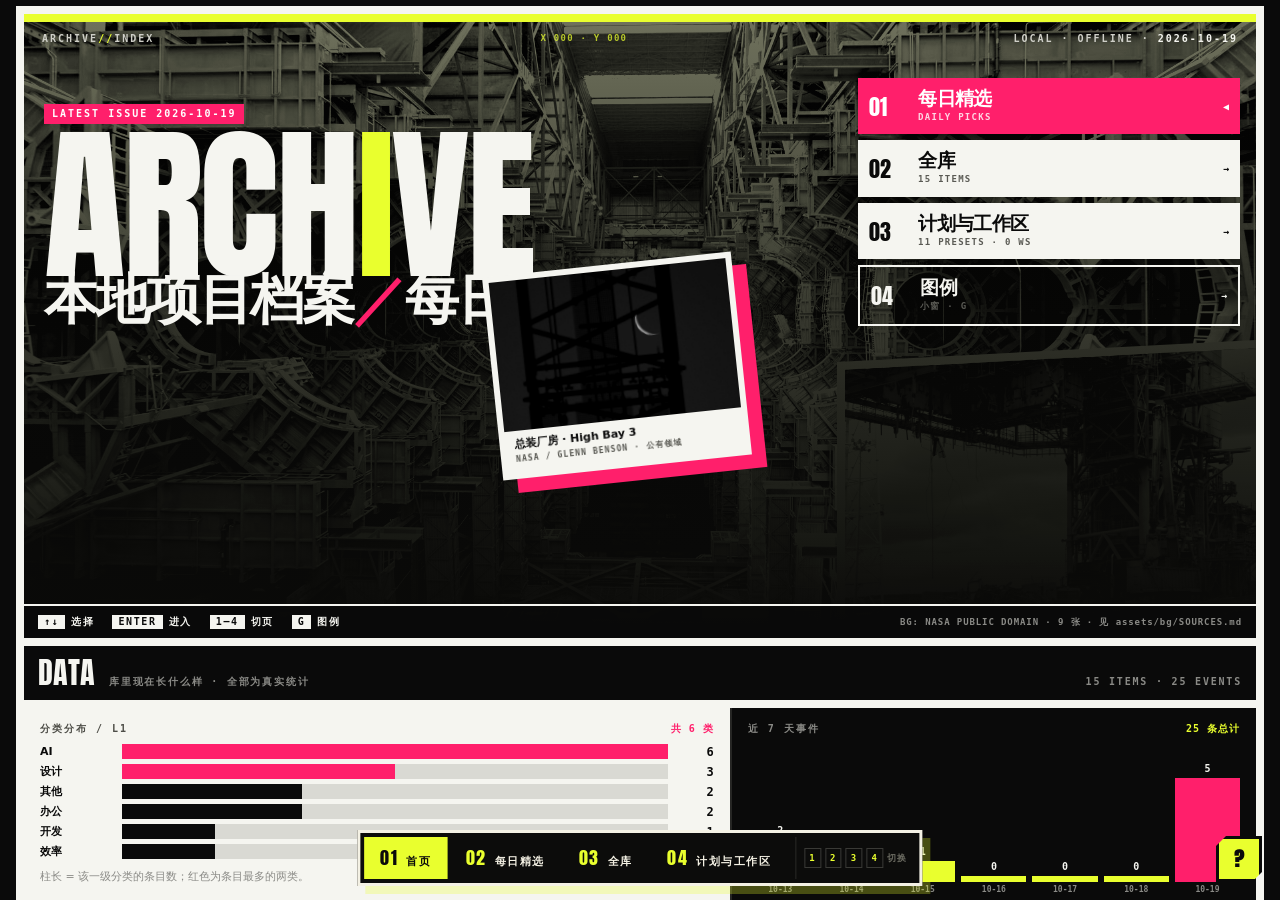
==== overview.html @ 202c5e9d "fix: ship user-flow tools and add package dependency gate" ====
<!DOCTYPE html>
<html lang="zh-CN">
<head>
<base href="data/site/">
<meta charset="utf-8">
<title>本地开源项目 · 档案站</title>
<style>
@font-face{font-family:"Big";src:url("../../assets/anton-latin.woff2") format("woff2");font-display:swap}
:root{--ink:#0a0a0a;--paper:#f4f1e4;--fluoro:#e9ff2e;--magenta:#ff1f6b;--mono:SFMono-Regular,Consolas,monospace}
*{box-sizing:border-box}
html,body{margin:0;height:100%;background:#080807;color:var(--paper);font:14px/1.5 "Noto Sans SC","Microsoft YaHei UI",system-ui,sans-serif;overflow:hidden}
#view{position:fixed;inset:0;width:100%;height:100%;border:0;background:#080807}

/* 底部游戏式导航坞 */
.dock{position:fixed;left:50%;bottom:14px;transform:translateX(-50%);z-index:50;display:flex;align-items:stretch;gap:2px;
  background:#0c0c0b;border:3px solid var(--paper);box-shadow:8px 8px 0 rgba(233,255,46,.28);padding:4px}
.dock a{display:flex;align-items:baseline;gap:8px;text-decoration:none;color:var(--paper);
  font:700 11px/1 var(--mono);letter-spacing:.14em;padding:10px 14px;border:2px solid transparent;white-space:nowrap;cursor:pointer;
  transition:background .12s,color .12s,border-color .12s}
.dock a .n{font:400 18px/1 "Big",Impact,sans-serif;color:var(--fluoro)}
.dock a:hover{border-color:var(--paper)}
.dock a.on{background:var(--fluoro);color:#0a0a0a;border-color:var(--fluoro)}
.dock a.on .n{color:#0a0a0a}
.dock .k{margin-left:6px;padding:10px 8px;font:700 9px/1.6 var(--mono);letter-spacing:.14em;color:#6a6a60;border-left:1px solid #2a2a26;display:flex;align-items:center;gap:4px}
.dock .k b{color:var(--fluoro);border:1.5px solid #3a3a36;padding:2px 4px;font-weight:700}
.dock .k b:last-child{margin-right:0}

/* 左上角状态 */
.status{position:fixed;left:16px;bottom:18px;z-index:50;font:700 9px/1.6 var(--mono);letter-spacing:.18em;color:#6a6a60;
  border-left:3px solid var(--fluoro);padding-left:10px;pointer-events:none;text-transform:uppercase}
.status b{display:block;font:400 22px/1 "Big",Impact,sans-serif;color:var(--paper);letter-spacing:0}
.status i{font-style:normal;color:var(--fluoro)}
.status .dot{color:var(--magenta)}

/* ============================================================================
   图例小窗：斜切多边形 + 进场动画 + 每类不同表现
   ============================================================================ */
.lbtn{position:fixed;right:18px;bottom:18px;z-index:70;width:46px;height:46px;background:var(--fluoro);color:#0a0a0a;
  border:3px solid #0a0a0a;font:700 20px/1 "Big",Impact,sans-serif;cursor:pointer;
  clip-path:polygon(0 10px,10px 0,100% 0,100% calc(100% - 10px),calc(100% - 10px) 100%,0 100%);
  box-shadow:4px 4px 0 var(--magenta);transition:transform .12s}
.lbtn:hover{transform:translate(-2px,-2px)}
.lbtn.on{background:var(--magenta);color:#fff;box-shadow:4px 4px 0 var(--fluoro)}

.legend{position:fixed;inset:0;z-index:80;display:none;align-items:center;justify-content:center;padding:26px}
.legend.on{display:flex}
.legend .mask{position:absolute;inset:0;background:rgba(6,6,5,.62);backdrop-filter:blur(10px);-webkit-backdrop-filter:blur(10px)}
.legend .frame{position:relative;width:min(940px,94vw);max-height:86vh;padding:3px;background:var(--fluoro);
  clip-path:polygon(0 18px,18px 0,calc(100% - 58px) 0,100% 58px,100% calc(100% - 18px),calc(100% - 18px) 100%,58px 100%,0 calc(100% - 58px));
  animation:lgIn .34s cubic-bezier(.2,.85,.2,1) both}
@keyframes lgIn{from{opacity:0;transform:translateY(26px) rotate(-.8deg) scale(.97)}to{opacity:1;transform:none}}
.legend .panel{position:relative;background:#0b0b0a;color:var(--paper);padding:24px 26px 20px;overflow-y:auto;overflow-x:hidden;max-height:calc(86vh - 6px);
  clip-path:polygon(0 17px,17px 0,calc(100% - 56px) 0,100% 56px,100% calc(100% - 17px),calc(100% - 17px) 100%,56px 100%,0 calc(100% - 56px))}
.legend .panel::after{content:"";position:absolute;inset:0;pointer-events:none;
  background:linear-gradient(115deg,transparent 0 40%,rgba(233,255,46,.06) 46%,transparent 52%);
  animation:lgSweep 2.6s linear infinite}
@keyframes lgSweep{from{transform:translateX(-60%)}to{transform:translateX(60%)}}
.legend h3{margin:0 0 2px;font:400 34px/1 "Big",Impact,sans-serif;color:var(--paper);letter-spacing:.01em}
.legend h3 i{font-style:normal;color:var(--fluoro)}
.legend .sub{margin:0 0 16px;font:700 9px/1.6 var(--mono);letter-spacing:.22em;color:var(--grey);text-transform:uppercase}
.legend .x{position:absolute;right:16px;top:14px;width:34px;height:34px;background:none;border:2px solid var(--paper);color:var(--paper);font:400 18px/1 var(--mono);cursor:pointer;z-index:3}
.legend .x:hover{background:var(--magenta);border-color:var(--magenta)}

.lgrid{display:grid;grid-template-columns:1fr 1fr;gap:20px 26px}
@media (max-width:820px){.lgrid{grid-template-columns:1fr}}
.lbox.wide{grid-column:1/-1}
.lbox{border-top:2px solid #2a2a26;padding-top:12px;opacity:0;animation:lgUp .38s ease forwards}
.lbox:nth-child(1){animation-delay:.06s}.lbox:nth-child(2){animation-delay:.12s}.lbox:nth-child(3){animation-delay:.18s}
.lbox:nth-child(4){animation-delay:.24s}.lbox:nth-child(5){animation-delay:.3s}.lbox:nth-child(6){animation-delay:.36s}
@keyframes lgUp{from{opacity:0;transform:translateY(12px)}to{opacity:1;transform:none}}
.lbox h4{margin:0 0 10px;font:700 10.5px/1 var(--mono);letter-spacing:.2em;color:var(--grey);text-transform:uppercase;display:flex;justify-content:space-between}
.lbox h4 i{font-style:normal;color:var(--fluoro)}

/* 档位：大字母块 + 一行解释 */
.tiers{display:flex;gap:6px}
.tiers .t{flex:1;min-width:0;background:#151513;padding:9px 9px 8px;border:2px solid #2d2d29}
.tiers .t b{display:block;font:400 34px/1 "Big",Impact,sans-serif;color:var(--fluoro)}
.tiers .t.s b{color:var(--magenta)}
.tiers .t span{display:block;margin-top:6px;font:700 10px/1.4 var(--mono);letter-spacing:.1em;color:var(--paper)}
.tiers .t i{display:block;margin-top:2px;font:400 11.5px/1.5 "Noto Serif SC",serif;color:#a8a394;font-style:normal}
.tiers .t:hover{border-color:var(--fluoro);transform:translateY(-2px);transition:.12s}

/* 状态：脉冲点 */
.stats{display:flex;flex-direction:column;gap:7px}
.stats .s{display:flex;align-items:center;gap:10px;font:700 11.5px/1.5 var(--mono);color:#cfc9b8}
.stats .s em{font-style:normal;width:9px;height:9px;border-radius:50%;background:#3a3a36;flex:0 0 9px}
.stats .s.on em{background:var(--fluoro);box-shadow:0 0 0 0 rgba(233,255,46,.5);animation:pulse 1.8s infinite}
@keyframes pulse{0%{box-shadow:0 0 0 0 rgba(233,255,46,.45)}70%{box-shadow:0 0 0 9px rgba(233,255,46,0)}100%{box-shadow:0 0 0 0 rgba(233,255,46,0)}}
.stats .s span{color:#8f8b7f;font-weight:600}

/* 风险：分段条 */
.risk{display:flex;gap:4px;margin-bottom:6px}
.risk i{height:10px;flex:1;background:#1c1c19;border:1px solid #2d2d29}
.risk i.l{background:#4a7a3a}.risk i.m{background:#e0a92e}.risk i.h{background:var(--magenta)}
.risk i.r{border-color:#ff1f6b;background:repeating-linear-gradient(45deg,#ff1f6b 0 4px,#0b0b0a 4px 8px);animation:blink 1.4s steps(2) infinite}
@keyframes blink{50%{opacity:.45}}
.riskleg{display:grid;grid-template-columns:repeat(4,1fr);gap:4px;font:600 8.5px/1.4 var(--mono);letter-spacing:.08em;color:#8f8b7f}

/* 徽章：邮戳 */
.badges{display:flex;flex-wrap:wrap;gap:6px}
.badges span{font:700 9.5px/1.2 var(--mono);letter-spacing:.1em;border:2px solid var(--paper);padding:6px 7px;transform:rotate(-2deg)}
.badges span:nth-child(even){transform:rotate(2deg)}
.badges span b{color:var(--fluoro)}

/* 评分：动画条 */
.score .row{display:grid;grid-template-columns:72px 1fr 36px;gap:8px;align-items:center;margin-bottom:6px;font:600 10px/1 var(--mono);color:#a8a394}
.score .row i{height:7px;background:#1c1c19;position:relative}
.score .row i b{position:absolute;left:0;top:0;bottom:0;background:var(--fluoro);width:0;animation:barGrow 1s cubic-bezier(.2,.8,.2,1) forwards}
.score .row:nth-child(2) i b{animation-delay:.1s}.score .row:nth-child(3) i b{animation-delay:.15s}
.score .row:nth-child(4) i b{animation-delay:.2s}.score .row:nth-child(5) i b{animation-delay:.25s}
@keyframes barGrow{to{width:var(--w)}}

/* 操作说明 */
.keys{display:flex;flex-direction:column;gap:7px;font:600 11px/1.5 var(--mono);color:#b8b3a4}
.keys b{display:inline-block;min-width:26px;text-align:center;border:1.5px solid #3a3a36;color:var(--fluoro);padding:2px 5px;margin-right:6px}
/* 加载遮罩 */
.load{position:fixed;inset:0;z-index:60;background:#080807;display:flex;align-items:center;justify-content:center;
  font:400 42px/1 "Big",Impact,sans-serif;color:var(--fluoro);letter-spacing:.04em;transition:opacity .25s}
.load.off{opacity:0;pointer-events:none}

/* 换骨：只在每日精选显示（当前启用 C/D；A/B 实验骨架暂不接入） */
.skel{position:fixed;left:16px;bottom:14px;z-index:60;display:none;align-items:center;gap:4px;padding:4px;
  background:#0c0c0b;border:2px solid var(--paper);box-shadow:5px 5px 0 rgba(255,31,107,.35);
  font:700 9px/1 var(--mono);letter-spacing:.14em}
.skel.on{display:flex}
.skel b{color:#6a6a60;padding:6px 5px}
.skel a{color:var(--paper);text-decoration:none;padding:6px 9px;border:1.5px solid #3a3a36;cursor:pointer}
.skel a:hover{border-color:var(--paper)}
.skel a.on{background:var(--fluoro);color:#0a0a0a;border-color:var(--fluoro)}

@media (max-width:720px){
  .dock a{padding:9px 10px;font-size:9px}
  .dock a .n{font-size:15px}
  .dock .k{display:none}
}
</style>
<!-- BUILD-STAMP: build 2026-10-19 20:07 ｜ 数据指纹 04E36F67152A ｜ 15 条 -->
</head>
<body>
<div class="load" id="load">ARCHIVE<span style="color:var(--magenta)">//</span>LOADING</div>

<div class="status" hidden>
  <b>ARCHIVE<i>//</i>15</b>
  <span>LOCAL · OFFLINE · <span class="dot">●</span> ONLINE</span>
</div>

<iframe id="view" title="页面"></iframe>

<nav class="dock" id="dock" aria-label="主菜单">
  <a data-r="home"><span class="n">01</span>首页</a>
  <a data-r="daily"><span class="n">02</span>每日精选</a>
  <a data-r="library"><span class="n">03</span>全库</a>
  <a data-r="plans"><span class="n">04</span>计划与工作区</a>
  <span class="k"><b>1</b><b>2</b><b>3</b><b>4</b> 切换</span>
</nav>
<button class="lbtn" id="lbtn" title="图例（G）" aria-label="打开图例">?</button>
<div class="skel" id="skel" aria-label="换骨">
  <b>换骨</b>
  <a data-l="c" href="#/daily">结构轴版</a>
</div>

<div class="legend" id="legend" role="dialog" aria-modal="true" aria-label="图例">
  <div class="mask" id="lgMask"></div>
  <div class="frame">
    <div class="panel">
      <button class="x" id="lgX" aria-label="关闭">×</button>
      <h3>图例<i>//</i>LEGEND</h3>
      <p class="sub">ARCHIVE 的读法 · TIER / STATUS / RISK / BADGE / SCORE</p>

      <div class="lgrid">
        <div class="lbox">
          <h4>档位 · TIER <i>进不进每日精选看这个</i></h4>
          <div class="tiers">
            <div class="t s"><b>S</b><span>立刻能用</span><i>当天就想装来试</i></div>
            <div class="t"><b>A</b><span>值得一试</span><i>有明确用途，值得花时间</i></div>
            <div class="t"><b>B</b><span>备用</span><i>特定场景才想起来</i></div>
            <div class="t"><b>C</b><span>档案</span><i>不推荐，留档观察</i></div>
            <div class="t"><b>D</b><span>不推荐</span><i>质量不足，仍在库</i></div>
            <div class="t"><b>×</b><span>不再看</span><i>状态为 dropped，记录保留</i></div>
          </div>
        </div>

        <div class="lbox">
          <h4>状态 · STATUS <i>我对它的态度</i></h4>
          <div class="stats">
            <div class="s"><em></em>观望 <span>WATCHING · 先收着，还没用</span></div>
            <div class="s on"><em></em>活跃 <span>ACTIVE · 正在用 / 跟进</span></div>
            <div class="s"><em></em>已弃 <span>DROPPED · 用过但不合适（≠ 退稿）</span></div>
          </div>
        </div>

        <div class="lbox">
          <h4>风险 · RISK <i>装之前先看这栏</i></h4>
          <div class="risk"><i class="l"></i><i class="m"></i><i class="h"></i><i class="r"></i></div>
          <div class="riskleg"><span>低 · 无副作用</span><span>中 · 要授权/配置</span><span>高 · 碰权限或数据</span><span>红线 · 一律不收录</span></div>
        </div>

        <div class="lbox">
          <h4>徽章 · BADGE <i>额外的信号</i></h4>
          <div class="badges">
            <span>★ <b>推荐过</b>（PICKED 印章）</span>
            <span>🏢 <b>官方出品</b></span>
          </div>
        </div>

        <div class="lbox score">
          <h4>评分 · SCORE <i>五项各 20 分 · 合计 100</i></h4>
          <div class="row"><span>易用性</span><i><b style="--w:90%"></b></i><span>18/20</span></div>
          <div class="row"><span>文档</span><i><b style="--w:80%"></b></i><span>16/20</span></div>
          <div class="row"><span>成熟度</span><i><b style="--w:90%"></b></i><span>18/20</span></div>
          <div class="row"><span>维护</span><i><b style="--w:75%"></b></i><span>15/20</span></div>
          <div class="row"><span>风险</span><i><b style="--w:50%"></b></i><span>10/20</span></div>
        </div>

        <div class="lbox">
          <h4>操作 · KEYS <i>不只是鼠标</i></h4>
          <div class="keys">
            <div><b>1</b><b>2</b><b>3</b><b>4</b> 切换 首页 / 每日精选 / 全库 / 计划与工作区</div>
            <div><b>G</b> 打开这个图例 · <b>ESC</b> 关闭</div>
            <div><b>点卡片</b> 看完整档案（背景会虚化）</div>
          </div>
        </div>
      </div>
    </div>
  </div>
</div>

<script>
(function () {
  var PAGES = {
    home: 'home-brutal-token.generated.html',
    daily: 'daily-layout-c-finsara.generated.html',
    library: 'library-notebook.generated.html',
    plans: 'plans-shelf.generated.html'
  };
  var view = document.getElementById('view'), dock = document.getElementById('dock'), load = document.getElementById('load');
  var cur = null, first = true;

  function parse() {
    var h = (location.hash || '#/home').replace('#/', '');
    var parts = h.split('/');
    if (parts[0] === 'all') { parts[0] = 'library'; }
    return { route: PAGES[parts[0]] ? parts[0] : 'home', sub: parts[1] || '' };
  }
  function urlFor(route, sub) {
    var base = PAGES[route] || PAGES.home;
    if (route === 'library' && sub === 'wall') { base = base + '?view=wall'; }
    return base;
  }
  function render() {
    var p = parse();
    var src = urlFor(p.route, p.sub);
    if (view.getAttribute('data-src') !== src) {
      view.setAttribute('data-src', src);
      view.src = src;
    }
    [].forEach.call(dock.querySelectorAll('a'), function (a) {
      a.classList.toggle('on', a.getAttribute('data-r') === p.route);
    });
    var skel = document.getElementById('skel');
    if (skel) {
      skel.classList.toggle('on', p.route === 'daily');
      var curL = p.sub || 'c';
      [].forEach.call(skel.querySelectorAll('a'), function (a) {
        a.classList.toggle('on', p.route === 'daily' && a.getAttribute('data-l') === curL);
      });
    }
    document.title = '档案站 · ' + ({ home: '首页', daily: '每日精选', library: '全库', plans: '计划' }[p.route]);
  }
  window.addEventListener('hashchange', render);
  [].forEach.call(dock.querySelectorAll('a'), function (a) {
    a.addEventListener('click', function () {
      location.hash = '#/' + a.getAttribute('data-r');
      render();
    });
  });
  var lg = document.getElementById('legend'), lbtn = document.getElementById('lbtn');
  function openLg() { lg.classList.add('on'); lbtn.classList.add('on'); document.body.style.overflow = 'hidden'; }
  function closeLg() { lg.classList.remove('on'); lbtn.classList.remove('on'); document.body.style.overflow = ''; }
  lbtn.addEventListener('click', openLg);
  document.getElementById('lgMask').addEventListener('click', closeLg);
  document.getElementById('lgX').addEventListener('click', closeLg);
  function handleKey(k) {
    if (k === 'g' || k === 'G') { lg.classList.contains('on') ? closeLg() : openLg(); }
    if (k === 'Escape') { closeLg(); }
    if (k === '1') { location.hash = '#/home'; }
    if (k === '2') { location.hash = '#/daily'; }
    if (k === '3') { location.hash = '#/library'; }
    if (k === '4') { location.hash = '#/plans'; }
  }
  document.addEventListener('keydown', function (e) {
    /* 在输入框里打字时不要抢键 */
    var t = e.target;
    if (t && /^(INPUT|TEXTAREA|SELECT)$/.test(t.tagName)) return;
    handleKey(e.key);
  });
  /* iframe 里的页面把 1–4 / G / ESC 转发上来（站内打开时，焦点在页面里也生效） */
  window.addEventListener('message', function (ev) {
    if (ev.source !== view.contentWindow) return;
    var d = ev.data || {};
    if (d.__archiveRoute) {
      var h = String(d.__archiveRoute || '');
      if (h === '#/picks') h = '#/daily';
      if (h.indexOf('#/legend') === 0) { openLg(); return; }
      if (h.indexOf('#/') === 0) location.hash = h.slice(1);
      return;
    }
    if (d.__archiveKey) handleKey(d.__archiveKey);
  });

  /* 页面内部的锚点（#/daily、#/all、#/plans…）转成站点路由 */
  view.addEventListener('load', function () {
    if (load && !load.classList.contains('off')) { setTimeout(function () { load.classList.add('off'); }, 120); }
    try {
      var w = view.contentWindow, d = view.contentDocument;
      w.addEventListener('hashchange', function () {
        var h = w.location.hash.replace('#/', '');
        var map = { daily: 'daily', all: 'library', library: 'library', plans: 'plans', home: 'home', picks: 'daily' };
        if (h.indexOf('legend') === 0) { openLg(); return; }
        var key = map[h.split('/')[0]];
        if (key) { location.hash = '#/' + key; }
      });
      /* 页面里的外链改成新窗口，别把 iframe 带走 */
      [].forEach.call(d.querySelectorAll('a[href^="http"]'), function (a) { a.target = '_blank'; a.rel = 'noopener'; });
    } catch (e) { /* file:// 下拿不到 contentWindow 时忽略 */ }
  });

  render();
  if ((location.hash || '').indexOf('legend') >= 0) { setTimeout(openLg, 260); }
})();
</script>
</body>
</html>
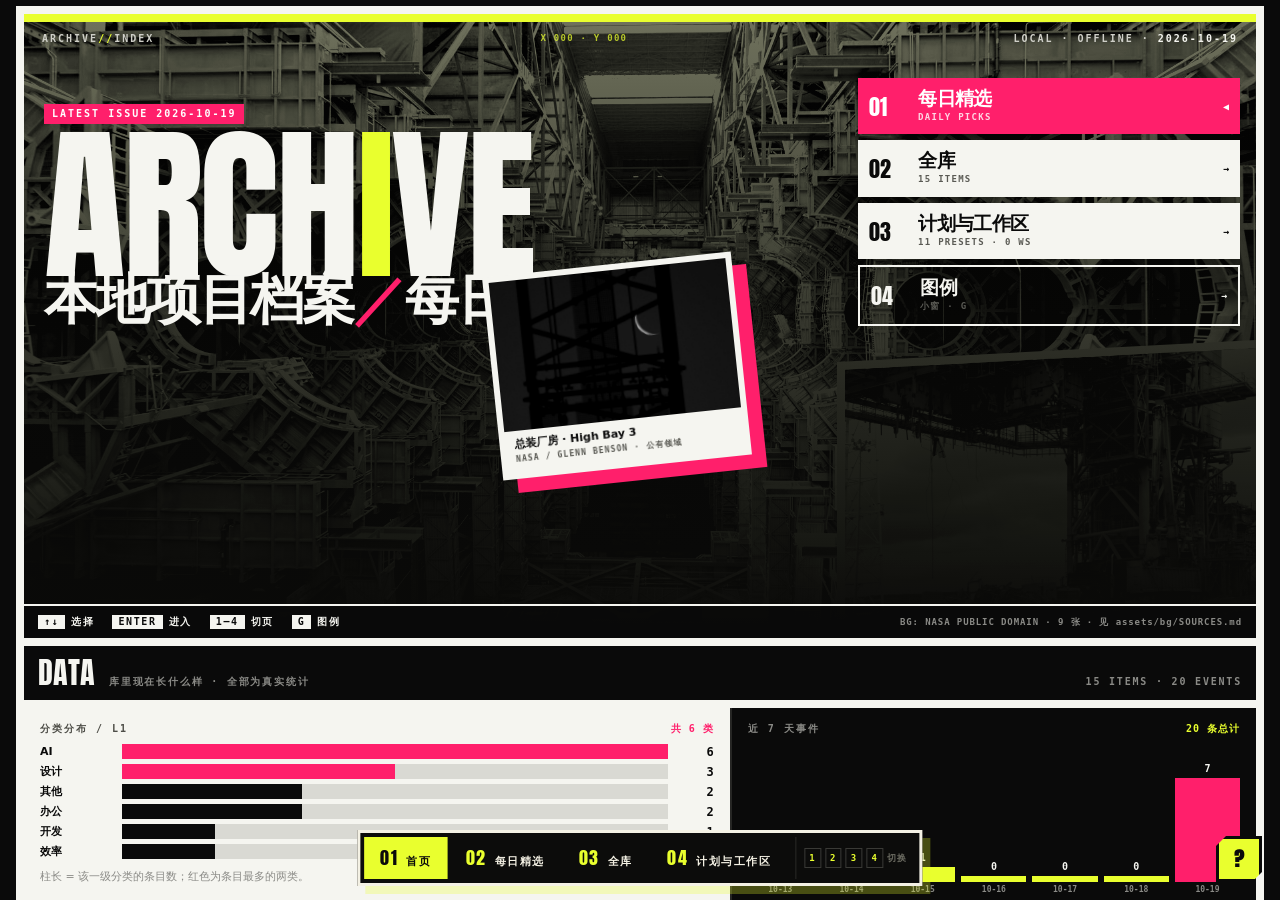
==== commit 8ad46aad: "feat: B placeholders, demo sample report, remove unrated wording" ====
--- a/overview.html
+++ b/overview.html
@@ -134,7 +134,7 @@
   .dock .k{display:none}
 }
 </style>
-<!-- BUILD-STAMP: build 2026-10-19 20:07 ｜ 数据指纹 04E36F67152A ｜ 15 条 -->
+<!-- BUILD-STAMP: build 2026-10-19 20:21 ｜ 数据指纹 5F8A946DA027 ｜ 15 条 -->
 </head>
 <body>
 <div class="load" id="load">ARCHIVE<span style="color:var(--magenta)">//</span>LOADING</div>
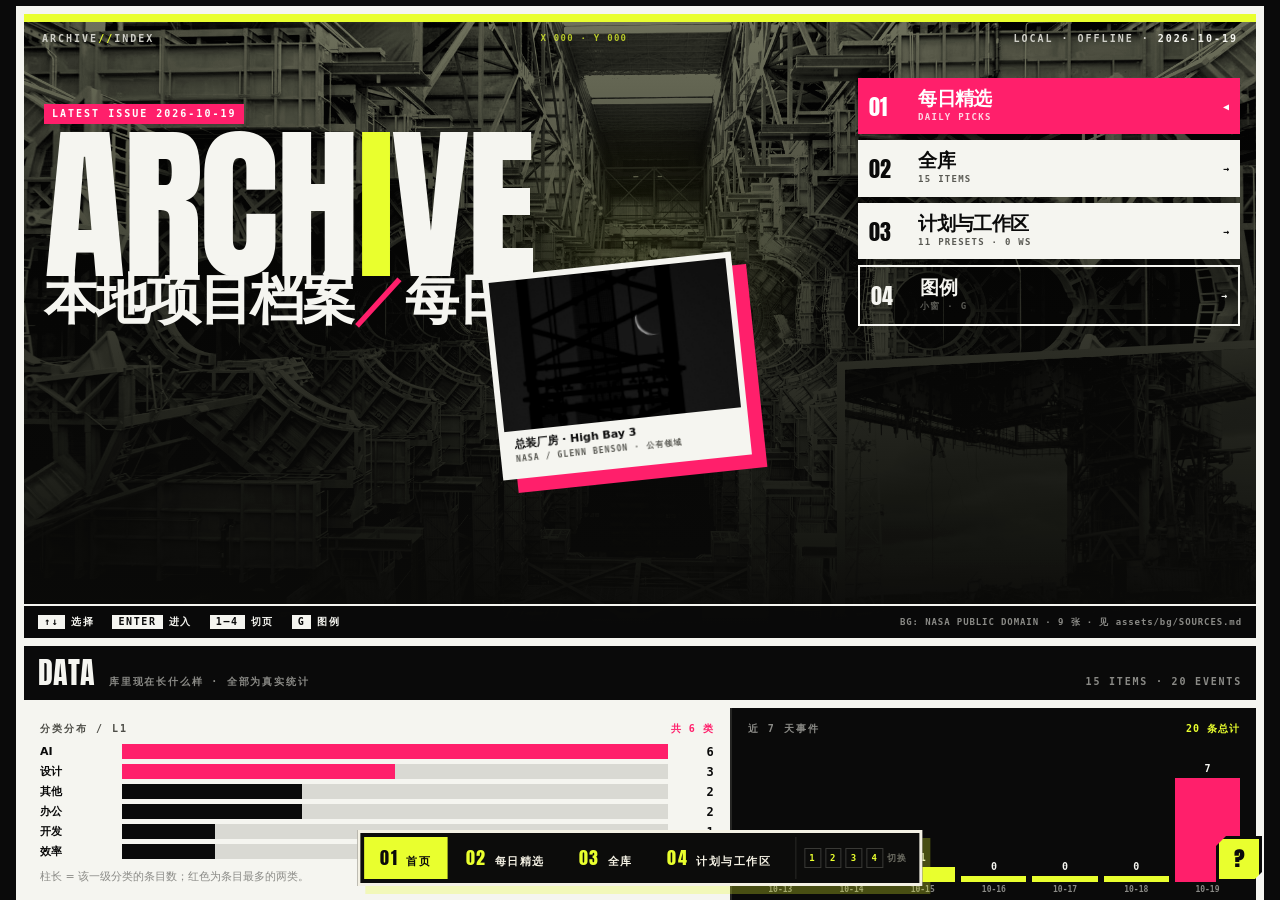
==== commit fcebda5a: "fix: 快照写入门禁 + append-snapshot 唯一写入器 (v1.1.2)" ====
--- a/overview.html
+++ b/overview.html
@@ -94,7 +94,17 @@
 .risk i.l{background:#4a7a3a}.risk i.m{background:#e0a92e}.risk i.h{background:var(--magenta)}
 .risk i.r{border-color:#ff1f6b;background:repeating-linear-gradient(45deg,#ff1f6b 0 4px,#0b0b0a 4px 8px);animation:blink 1.4s steps(2) infinite}
 @keyframes blink{50%{opacity:.45}}
-.riskleg{display:grid;grid-template-columns:repeat(4,1fr);gap:4px;font:600 8.5px/1.4 var(--mono);letter-spacing:.08em;color:#8f8b7f}
+.riskleg{display:grid;grid-template-columns:repeat(3,1fr);gap:4px;font:600 8.5px/1.4 var(--mono);letter-spacing:.08em;color:#8f8b7f}
+/* 图例补充说明：一行小注 */
+.lg-note{margin:8px 0 0;font:600 9px/1.55 var(--mono);letter-spacing:.04em;color:#8f8b7f}
+/* 推荐层级：四个词 */
+.quotas{display:flex;flex-direction:column;gap:6px}
+.quotas .q{display:flex;gap:10px;align-items:baseline;font:600 10.5px/1.5 var(--mono);color:#cfc9b8}
+.quotas .q b{flex:0 0 74px;color:var(--fluoro);font:700 10px/1.4 var(--mono);letter-spacing:.08em}
+.quotas .q span{color:#8f8b7f;font-weight:600}
+/* 日报结构：01–05 */
+.blocks{margin:2px 0 0;font:700 12px/1.9 var(--mono);color:#cfc9b8;letter-spacing:.04em}
+.blocks b{color:var(--fluoro);font-weight:400}
 
 /* 徽章：邮戳 */
 .badges{display:flex;flex-wrap:wrap;gap:6px}
@@ -134,9 +144,10 @@
   .dock .k{display:none}
 }
 </style>
-<!-- BUILD-STAMP: build 2026-10-19 20:21 ｜ 数据指纹 5F8A946DA027 ｜ 15 条 -->
+  <link rel="stylesheet" href="../../assets/ui/motion.css">
+<!-- BUILD-STAMP: build 2026-10-24 16:38 ｜ 数据指纹 95C5C0F3C3B4 ｜ 15 条 -->
 </head>
-<body>
+<body data-motion-page="shell">
 <div class="load" id="load">ARCHIVE<span style="color:var(--magenta)">//</span>LOADING</div>
 
 <div class="status" hidden>
@@ -165,34 +176,38 @@
     <div class="panel">
       <button class="x" id="lgX" aria-label="关闭">×</button>
       <h3>图例<i>//</i>LEGEND</h3>
-      <p class="sub">ARCHIVE 的读法 · TIER / STATUS / RISK / BADGE / SCORE</p>
+      <p class="sub">ARCHIVE 的读法 · TIER / STATUS / RISK / BADGE / SCORE / QUOTA / BLOCKS</p>
 
       <div class="lgrid">
         <div class="lbox">
-          <h4>档位 · TIER <i>进不进每日精选看这个</i></h4>
+          <h4>档位 · TIER <i>质量档位，不是版次</i></h4>
           <div class="tiers">
-            <div class="t s"><b>S</b><span>立刻能用</span><i>当天就想装来试</i></div>
-            <div class="t"><b>A</b><span>值得一试</span><i>有明确用途，值得花时间</i></div>
-            <div class="t"><b>B</b><span>备用</span><i>特定场景才想起来</i></div>
-            <div class="t"><b>C</b><span>档案</span><i>不推荐，留档观察</i></div>
-            <div class="t"><b>D</b><span>不推荐</span><i>质量不足，仍在库</i></div>
-            <div class="t"><b>×</b><span>不再看</span><i>状态为 dropped，记录保留</i></div>
-          </div>
+            <div class="t s"><b>S</b><span>今天最值得先看</span><i>≥80 分 · 主推荐头版默认给它</i></div>
+            <div class="t"><b>A</b><span>值得看</span><i>65–79 · 有明确用途</i></div>
+            <div class="t"><b>B</b><span>可以留意</span><i>55–64 · 不推荐进主推荐</i></div>
+            <div class="t"><b>C</b><span>进档案</span><i>45–54 · 不推荐，留档观察</i></div>
+            <div class="t"><b>D</b><span>不推荐</span><i>&lt;45 · 质量不足，仍在库</i></div>
+          </div>
+          <p class="lg-note">S+A 进主推荐，还受「≤8 条」名额约束；D 档 ≠ 不再看（那是状态）。</p>
         </div>
 
         <div class="lbox">
           <h4>状态 · STATUS <i>我对它的态度</i></h4>
           <div class="stats">
-            <div class="s"><em></em>观望 <span>WATCHING · 先收着，还没用</span></div>
-            <div class="s on"><em></em>活跃 <span>ACTIVE · 正在用 / 跟进</span></div>
-            <div class="s"><em></em>已弃 <span>DROPPED · 用过但不合适（≠ 退稿）</span></div>
-          </div>
+            <div class="s"><em></em>已收录 <span>ACTIVE · 在库里，没特别处理（默认）</span></div>
+            <div class="s on"><em></em>正在用 <span>USING · 我真的在用它</span></div>
+            <div class="s"><em></em>继续观察 <span>WATCHING · 先放着，以后再看</span></div>
+            <div class="s"><em></em>正在研究 <span>RESEARCHING · 我在研究它</span></div>
+            <div class="s"><em></em>不再看 <span>DROPPED · 以后不继续关注；记录保留</span></div>
+          </div>
+          <p class="lg-note">「不再看」≠ 删除；也 ≠ D 档（D 档是质量，状态是态度）。</p>
         </div>
 
         <div class="lbox">
           <h4>风险 · RISK <i>装之前先看这栏</i></h4>
-          <div class="risk"><i class="l"></i><i class="m"></i><i class="h"></i><i class="r"></i></div>
-          <div class="riskleg"><span>低 · 无副作用</span><span>中 · 要授权/配置</span><span>高 · 碰权限或数据</span><span>红线 · 一律不收录</span></div>
+          <div class="risk"><i class="l"></i><i class="m"></i><i class="h"></i></div>
+          <div class="riskleg"><span>低 · 无副作用</span><span>中 · 要授权/配置</span><span>高 · 碰权限或数据</span></div>
+          <p class="lg-note">红线不是第四档：命中合规红线（盗版/破解/外挂等）直接排除，不进入风险等级。</p>
         </div>
 
         <div class="lbox">
@@ -200,16 +215,36 @@
           <div class="badges">
             <span>★ <b>推荐过</b>（PICKED 印章）</span>
             <span>🏢 <b>官方出品</b></span>
-          </div>
+            <span><b>SELF</b> 用户自推</span>
+            <span><b>REPEAT</b> 二次推荐</span>
+          </div>
+          <p class="lg-note">SELF = 你自己带进库的（默认进旧闻新报，不占主推荐）；REPEAT = 满 7 天 + 新信号，仍不占名额。</p>
         </div>
 
         <div class="lbox score">
-          <h4>评分 · SCORE <i>五项各 20 分 · 合计 100</i></h4>
-          <div class="row"><span>易用性</span><i><b style="--w:90%"></b></i><span>18/20</span></div>
-          <div class="row"><span>文档</span><i><b style="--w:80%"></b></i><span>16/20</span></div>
-          <div class="row"><span>成熟度</span><i><b style="--w:90%"></b></i><span>18/20</span></div>
-          <div class="row"><span>维护</span><i><b style="--w:75%"></b></i><span>15/20</span></div>
-          <div class="row"><span>风险</span><i><b style="--w:50%"></b></i><span>10/20</span></div>
+          <h4>规则分 · SCORE <i>满分 100 · 权重 35/15/20/20/10</i></h4>
+          <div class="row"><span>实用性</span><i><b style="--w:80%"></b></i><span>28/35</span></div>
+          <div class="row"><span>上手成本</span><i><b style="--w:80%"></b></i><span>12/15</span></div>
+          <div class="row"><span>活跃度</span><i><b style="--w:80%"></b></i><span>16/20</span></div>
+          <div class="row"><span>热度</span><i><b style="--w:60%"></b></i><span>12/20</span></div>
+          <div class="row"><span>可信度</span><i><b style="--w:70%"></b></i><span>7/10</span></div>
+          <p class="lg-note">这是规则分 score；体验分 experience.score 是另一套，两者不混用。</p>
+        </div>
+
+        <div class="lbox">
+          <h4>推荐层级 · QUOTA <i>四个最容易混的词</i></h4>
+          <div class="quotas">
+            <div class="q"><b>主推荐</b><span>当天检索发现的 S/A，≤8 条（S ≤3）</span></div>
+            <div class="q"><b>特别展示</b><span>官方/大厂，≤3 条，不占主推荐名额</span></div>
+            <div class="q"><b>推荐过</b><span>历史上进过主推荐，≠ 今天的主推荐</span></div>
+            <div class="q"><b>二次推荐</b><span>老朋友里满 7 天 + 新信号，标 REPEAT，不占名额</span></div>
+          </div>
+        </div>
+
+        <div class="lbox">
+          <h4>日报结构 · 01–06 <i>内容块，不是版次</i></h4>
+          <p class="blocks"><b>01</b> 今日头条 → <b>02</b> 重点报道 → <b>03</b> 观察面 → <b>04</b> 边栏观察 → <b>05</b> 特别栏目 → <b>06</b> 旧闻新报</p>
+          <p class="lg-note">S/A/B/C/D 是承重档位，不是版别；这个站点没有「C 版 / D 版」。</p>
         </div>
 
         <div class="lbox">
@@ -329,5 +364,6 @@
   if ((location.hash || '').indexOf('legend') >= 0) { setTimeout(openLg, 260); }
 })();
 </script>
+  <script src="../../assets/ui/motion.js" defer></script>
 </body>
 </html>
--- a/assets/ui/motion.css
+++ b/assets/ui/motion.css
@@ -0,0 +1,62 @@
+/* site-motion.css — 全站动效层（2026-10-20）
+   原则：状态先可见；只做有目的的运动；减少动态效果优先。 */
+:root{
+  --mo-fast:140ms;--mo-base:220ms;--mo-slow:420ms;--mo-focal:820ms;
+  --mo-ease:cubic-bezier(.16,1,.3,1);
+}
+/* ---------- 可见性优先：未启用 JS 时内容始终可见 ---------- */
+body.motion-ready [data-motion-reveal]{opacity:0;transform:translateY(10px)}
+body.motion-ready [data-motion-reveal].is-in{opacity:1;transform:none;transition:opacity .5s var(--mo-ease),transform .5s var(--mo-ease);transition-delay:var(--mo-delay,0ms)}
+body.motion-ready [data-motion-reveal="fade"]{transform:none}
+/* ---------- 顶部读取进度：日报 / 周报 ---------- */
+.motion-progress{position:fixed;left:0;top:0;z-index:9998;height:2px;width:0;background:var(--red,#c81f16);box-shadow:0 0 10px rgba(200,31,22,.55);pointer-events:none;transition:width .08s linear}
+/* ---------- 首页：一次性扫描 + 色差 + 局部光斑 ---------- */
+body[data-motion-page="home"] .hero{position:relative;isolation:isolate}
+.motion-spotlight{position:absolute;inset:0;z-index:2;pointer-events:none;background:radial-gradient(260px 220px at var(--mx,50%) var(--my,40%),rgba(233,255,46,.10),transparent 72%);opacity:.9;mix-blend-mode:screen}
+.motion-scanline-home{position:absolute;inset:0;z-index:3;pointer-events:none;overflow:hidden}
+.motion-scanline-home::before{content:"";position:absolute;left:0;right:0;top:-18%;height:18%;background:linear-gradient(180deg,transparent,rgba(46,242,208,.24),rgba(233,255,46,.12),transparent);filter:blur(1px);animation:moScanHome 860ms cubic-bezier(.2,.8,.2,1) 120ms both}
+.motion-glitch{animation:moGlitch 780ms steps(1,end) 120ms both}
+.motion-glitch::after{content:attr(data-text);position:absolute;inset:0;pointer-events:none}
+@keyframes moScanHome{0%{transform:translateY(-20%);opacity:0}18%{opacity:.9}100%{transform:translateY(620%);opacity:0}}
+@keyframes moGlitch{0%,100%{text-shadow:none;transform:none}8%{text-shadow:2px 0 #ff1f6b,-2px 0 #2ef2d0;transform:translateX(1px)}16%{text-shadow:-2px 0 #e9ff2e,2px 0 #2ef2d0;transform:translateX(-1px)}24%{text-shadow:none;transform:none}32%{text-shadow:1px 0 #ff1f6b,-1px 0 #2ef2d0;transform:translateX(1px)}42%{text-shadow:none;transform:none}}
+/* ---------- 站点壳：切页扫描幕 + iframe 过渡 ---------- */
+body[data-motion-page="shell"] #view{transition:opacity .28s var(--mo-ease),filter .28s var(--mo-ease),transform .28s var(--mo-ease)}
+body[data-motion-page="shell"].motion-route #view{opacity:.35;filter:blur(2px) contrast(1.1);transform:translateY(4px)}
+.motion-route-curtain{position:fixed;inset:0;z-index:9997;pointer-events:none;background:url("../bg/archive-awt-00387-plate.jpg") center/cover;opacity:0;mix-blend-mode:screen;filter:grayscale(1) contrast(1.3) brightness(.7);transition:opacity .16s linear}
+.motion-route-curtain.on{opacity:.16;animation:moCurtain 420ms var(--mo-ease) both}
+@keyframes moCurtain{0%{clip-path:inset(0 0 100% 0)}35%{clip-path:inset(0 0 0 0)}100%{clip-path:inset(100% 0 0 0)}}
+/* ---------- 工业底纹：新素材只做低强度环境层 ---------- */
+.motion-texture{position:fixed;inset:0;z-index:0;pointer-events:none;background-size:cover;background-position:center;opacity:.035;mix-blend-mode:multiply}
+.motion-texture.ribbed{background-image:url("../bg/archive-ribbed-concrete.jpg")}
+.motion-texture.rebar{background-image:url("../bg/archive-rebar-concrete.jpg");opacity:.05;mix-blend-mode:screen;filter:grayscale(1) contrast(1.4) brightness(.65)}
+.motion-texture.tunnel{background-image:url("../bg/archive-awt-00386-plate.jpg");opacity:.045;mix-blend-mode:multiply;filter:grayscale(1) contrast(1.25) brightness(.9)}
+/* ---------- 周报图版：轻微视差（只动 transform，幅度小） ---------- */
+body[data-motion-page="weekly"] .plate{will-change:transform}
+/* ---------- 每周图表：入视口时一次扫描 ---------- */
+.chart-wrap{position:relative}
+.chart-wrap.motion-scan::after{content:"";position:absolute;inset:0;pointer-events:none;background:linear-gradient(180deg,transparent,rgba(46,242,208,.20),transparent);mix-blend-mode:screen;animation:moChartScan 1.15s var(--mo-ease) both}
+@keyframes moChartScan{0%{transform:translateY(-110%);opacity:0}30%{opacity:.9}100%{transform:translateY(110%);opacity:0}}
+/* ---------- 档案浮窗：只加一条扫描边，不再加整套动画 ---------- */
+.archive-window::after{content:"";position:absolute;left:0;right:0;top:0;height:1px;z-index:4;pointer-events:none;background:linear-gradient(90deg,transparent,rgba(46,242,208,.65),transparent);animation:moArchiveScan 1.1s var(--mo-ease) .18s both}
+@keyframes moArchiveScan{0%{transform:translateY(0);opacity:0}25%{opacity:.9}100%{transform:translateY(68vh);opacity:0}}
+/* ---------- 微交互：只补反馈，不改布局 ---------- */
+@media(hover:hover){
+  .motion-ready .wcard:hover .wcard-in{filter:brightness(1.06)}
+  .motion-ready .box:hover{filter:brightness(1.04)}
+  .motion-ready .aw-card:hover{filter:brightness(1.03)}
+}
+/* ---------- 减少动态效果 ---------- */
+@media(prefers-reduced-motion:reduce){
+  body.motion-ready [data-motion-reveal]{opacity:1!important;transform:none!important;transition:none!important}
+  .motion-spotlight,.motion-scanline-home,.motion-route-curtain,.motion-texture{display:none!important}
+  .motion-glitch{animation:none!important;text-shadow:none!important;transform:none!important}
+  .motion-progress{display:none!important}
+  .archive-window::after,.chart-wrap.motion-scan::after{display:none!important}
+  #view{transition:none!important}
+}
+/* 打印：揭示动画不应让正文消失 */
+@media print{
+  body.motion-ready [data-motion-reveal]{opacity:1!important;transform:none!important;transition:none!important}
+  .motion-spotlight,.motion-scanline-home,.motion-route-curtain,.motion-texture,.motion-progress{display:none!important}
+  .archive-window::after,.chart-wrap.motion-scan::after{display:none!important}
+}
